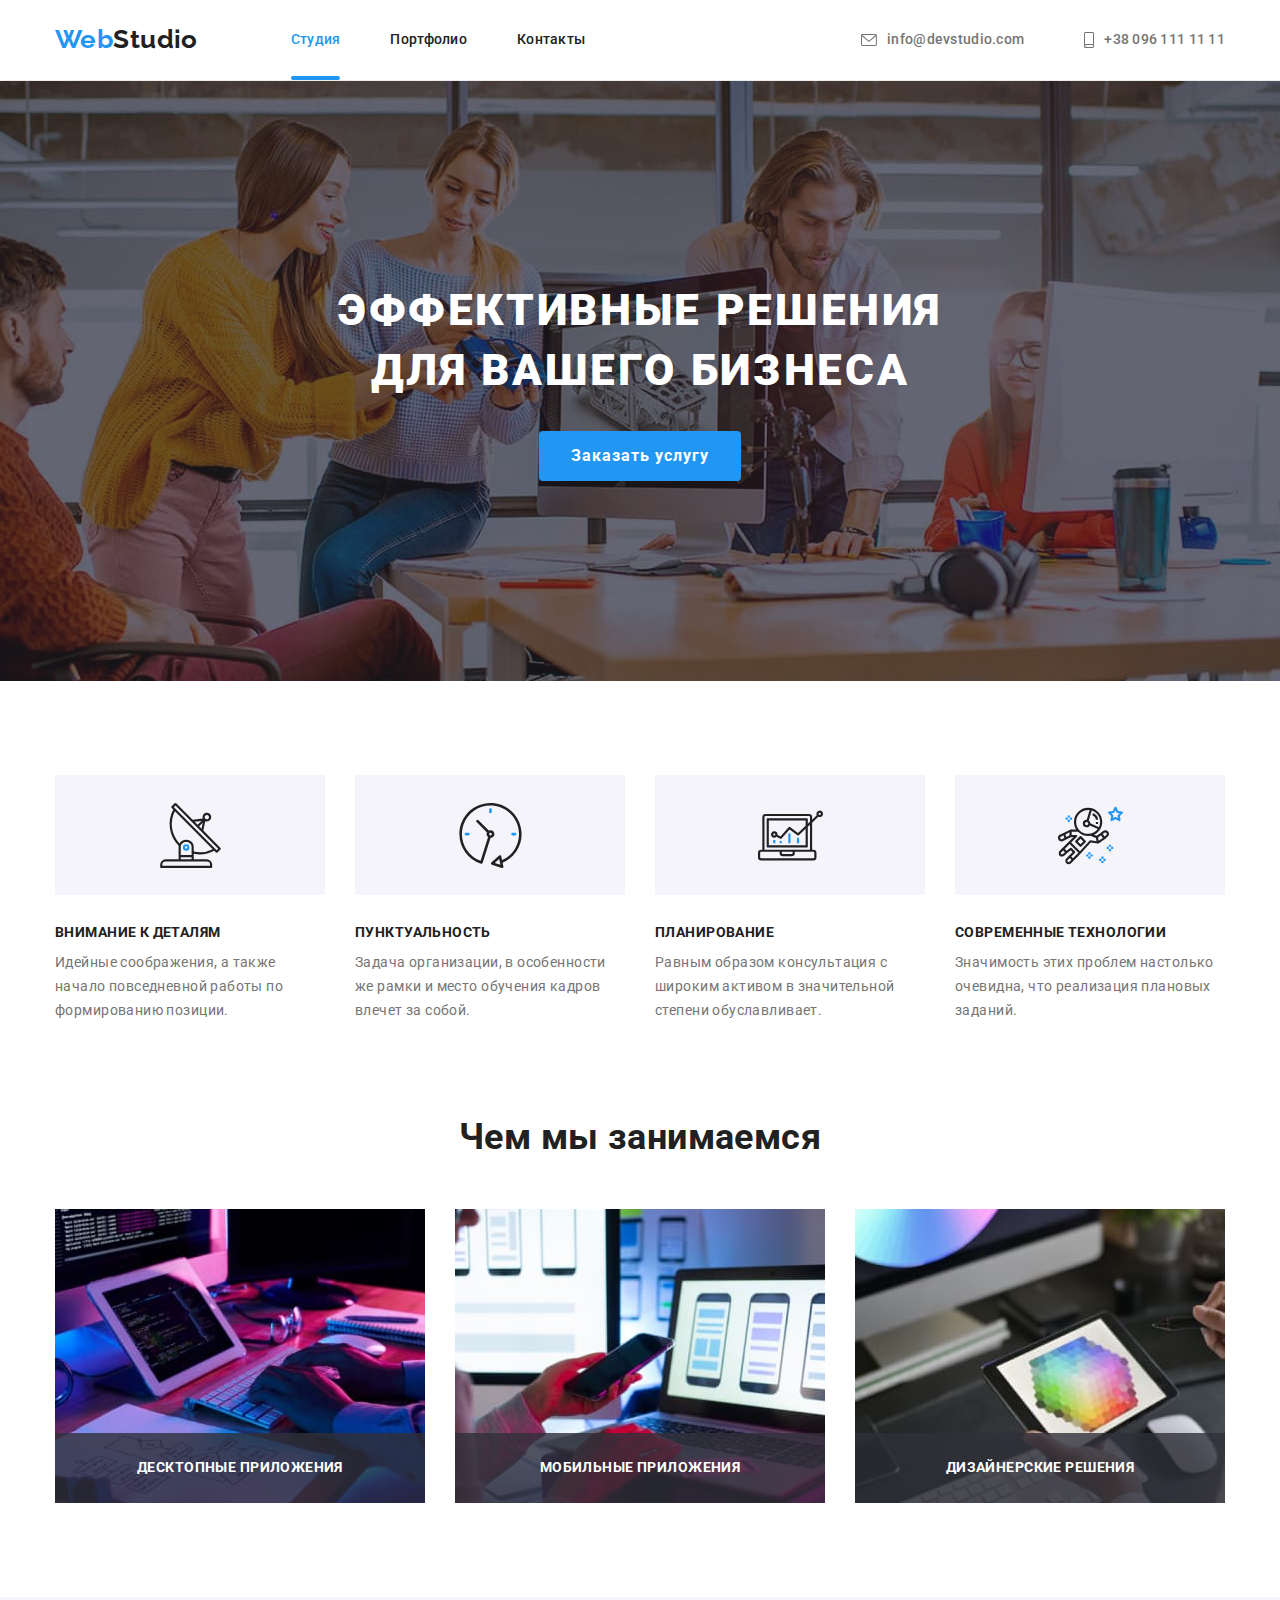
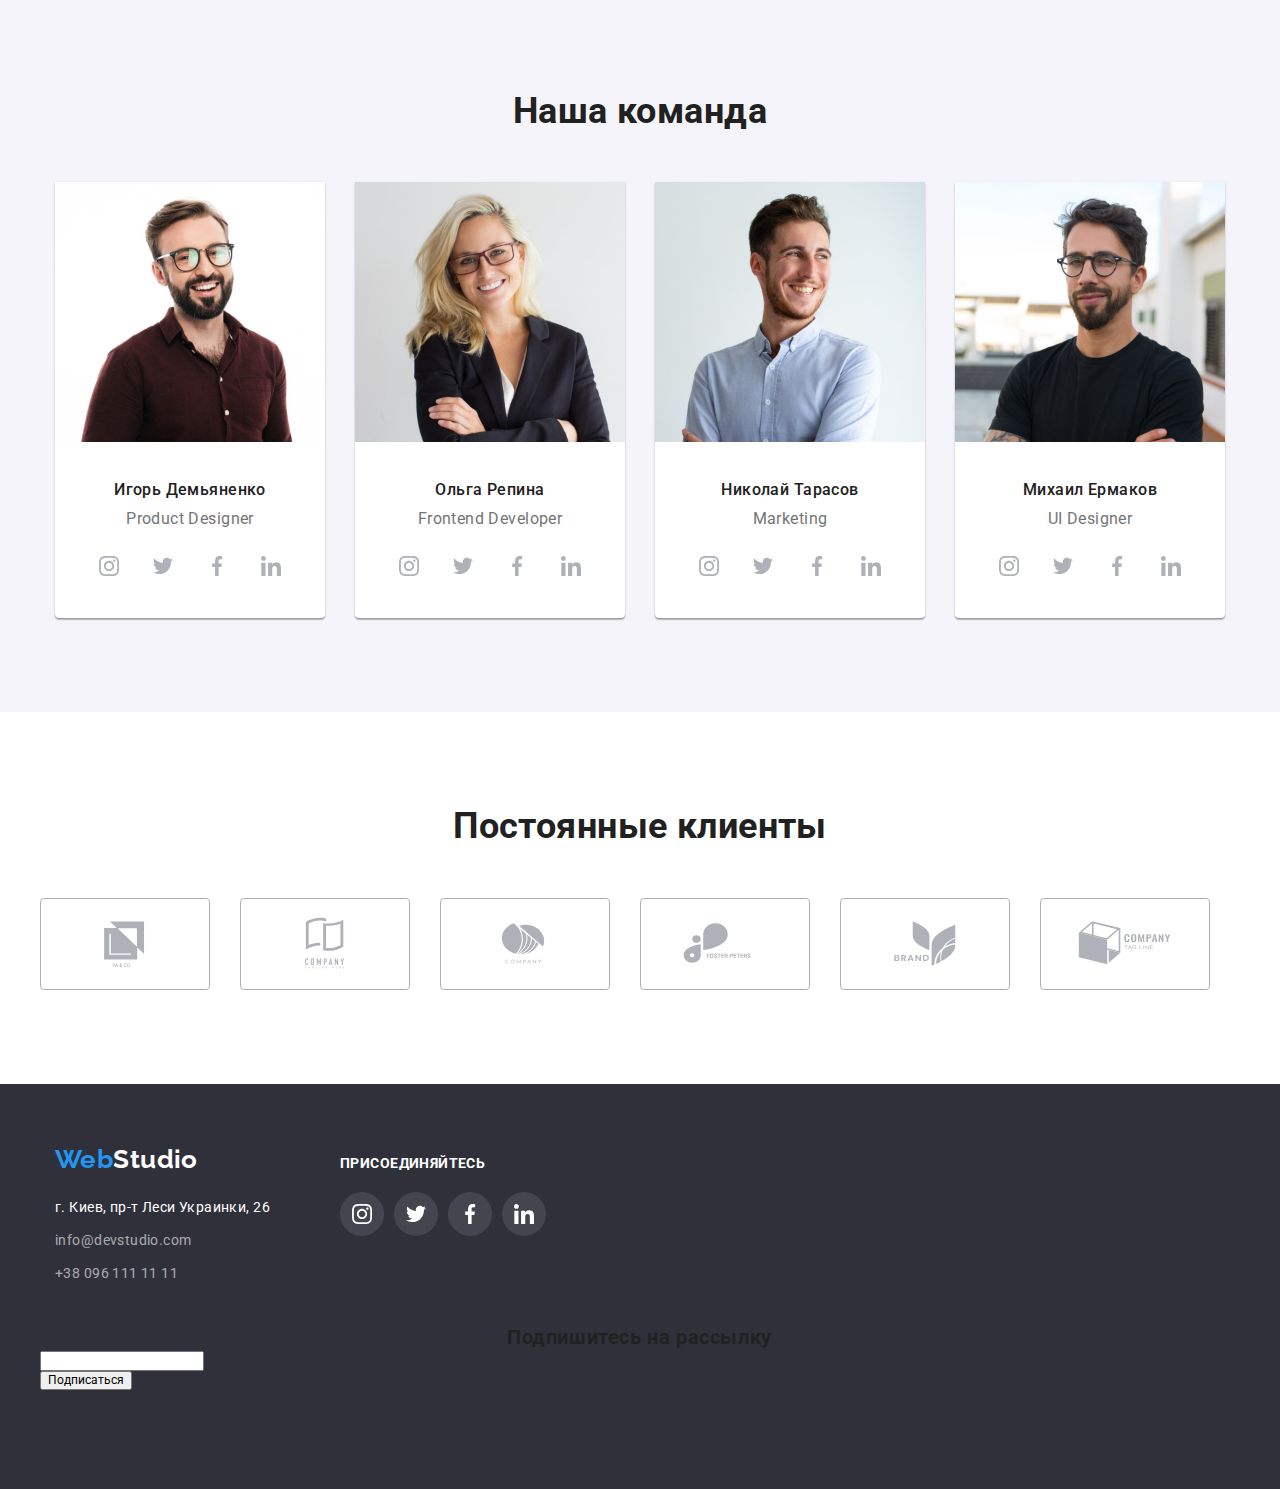
==== index.html @ e533f168 "Update index.html" ====
<!DOCTYPE html>
<html lang="ru">

<head>
    <meta charset="UTF-8">
    <meta http-equiv="X-UA-Compatible" content="IE=edge">
    <meta name="viewport" content="width=device-width, initial-scale=1.0">
    <title>Студія</title>
    <link rel="preconnect" href="https://fonts.googleapis.com">
    <link rel="preconnect" href="https://fonts.gstatic.com" crossorigin>
    <link
        href="https://fonts.googleapis.com/css2?family=Raleway:wght@700&family=Roboto:wght@400;500;700;900&display=swap"
        rel="stylesheet">
    <link rel="stylesheet" href="https://cdnjs.cloudflare.com/ajax/libs/modern-normalize/1.1.0/modern-normalize.min.css" />
    <link rel="stylesheet" href="./css/styles.css" />
</head>

<body>
    <header class="page-heder">
        <div class="container main-nav">
            <nav class="nav">
            
                <a href="./index.html" class="logo logo-beg"> Web<span class="logo-end">Studio</span> </a>
                <ul class="site-nav list">
                    <!-- меню навігації -->
                    <li class="item"><a href="./index.html" class="nav-link current">Студия</a></li>
                    <li class="item"><a href="./portfolio.html" class="nav-link">Портфолио</a></li>
                    <li class="item"><a href="" class="nav-link">Контакты</a></li>
                </ul>
            </nav>
            <ul class="contact-li list">
                <!-- контакти -->
                <li class="item">
                    <a href="mailto:info@devstudio.com" class="contact mail">
                        <svg class="icon-cont" width="16" height="12">
                            <use href="./images/sprite.svg#icon-envelope"></use>
                        </svg>
                        info@devstudio.com
                    </a>
                </li>
                <li class="item">
                    <a href="tel:+380961111111" class="contact tel">
                        <svg class="icon-cont" width="10" height="16">
                            <use href="./images/sprite.svg#icon-smartphone"></use>
                        </svg>
                        +38 096 111 11 11
                    </a>
                </li>
            </ul>
        </div>

       
    </header>
    <main>
        <section class="hero">
            <h1  class="hero-title">Эффективные решения для вашего бизнеса</h1>
            <button  data-modal-open class="button">Заказать услугу</button>
            <div class="backdrop is-hidden" data-modal>
                <div class="modal">
                    <button class="btn-modal-close" data-modal-close>
                        <!-- <svg class="modal-close" width="30" height="30" >
                            <use href="./images/close.svg"></use> -->
                        <!-- </svg> -->
                    </button>
                <form class="form js-form" name="main-form" autocomplete="on" novalidate>
                    <p class="form-title">Оставьте свои данные, мы вам перезвоним</p>
                    <div class="form-field">
                        <label class="form-field-label" for="user-name">Имя</label>
                        <div class="form-field-inner">
                             <input class="form-field-input" id="user-name" type="text" name="user-name" autofocus placeholder="" />
                             <svg class="form-field-icon" width="10" height="16">
                                  <use href="./images/sprite.svg#icon-smartphone"></use>
                             </svg>
                        </div>
                       
                       
                        
                    </div>
                
                    <div class="form-field">
                        <label class="form-field-label" for="user-tel">Телефон</label>
                        <div class="form-field-inner">
                            <input class="form-field-input" id="user-tel" type="tel" name="user-tel" placeholder="" />
                            <svg class="form-field-icon" width="10" height="16">
                                <use href="./images/sprite.svg#icon-smartphone"></use>
                            </svg>
                        </div>
                        
                        
                    </div>
                
                    <div class="form-field">
                        <label class="form-field-label" for="user-email">Почта </label>
                        <div class="form-field-inner">
                            <input class="form-field-input" id="user-email" type="email" name="user-email" placeholder="" />
                            <svg class="form-field-icon" width="10" height="16" aria-hidden="true">
                                <use href="./images/sprite.svg#icon-smartphone"></use>
                            </svg>
                        </div>
                        
                        
                    </div>
                
                    <div class="form-field">
                        <label class="form-field-label" for="user-comment">Комментарий </label>
                        <textarea class="form-field-textarea" id="user-comment" name="user-comment"   placeholder="Введите текст"></textarea>
                        
                    </div>
                    <div class="form-field-checkbox">
                        <input type="checkbox" name="user-checkbox" value="Соглашаюсь с рассылкой и принимаю Условия договора" />
                        <label for="user-checkbox">Соглашаюсь с рассылкой и принимаю <a href=""class="link-dogovor">Условия договора</a> </label>
                    </div>
                
                    <div class="form-field">
                        <button type="submit" class="button form-field-btn">Отправить</button>
                    </div>
                
                </form>
   
                </div>
            </div>
        </section>
        
        <section class="section">
            <!-- Specifics -->
            <div class="container">
                <h2 class="specifics">Особенности</h2>
                <ul class="specific-list list">
                    <li class="item icon-details">
                        <h3 class="title-specifics">Внимание к деталям</h3>
                        <p>Идейные соображения, а также начало повседневной работы по формированию позиции.</p>
                    </li>
                    <li class="item icon-punkt">
                        <h3 class="title-specifics">Пунктуальность</h3>
                        <p>Задача организации, в особенности же рамки и место обучения кадров влечет за собой.</p>
                    </li>
                    <li class="item icon-plan">
                        <h3 class="title-specifics">Планирование</h3>
                        <p>Равным образом консультация с широким активом в значительной степени обуславливает.</p>
                    </li>
                    <li class="item icon-techno">
                        <h3 class="title-specifics">Современные технологии</h3>
                        <p>Значимость этих проблем настолько очевидна, что реализация плановых заданий.</p>
                    </li>
                </ul>
            </div>
        </section>
        <section class="section app">
           <div class="container">
                <h2 class="app-title">Чем мы занимаемся</h2>
                <ul class="app-list list">
                    <li class="item"><img src="./images/img11.jpg" alt="Десктопные приложения" width="370">
                        <p class="title-overley">Десктопные приложения</p>
                    </li>
                    
                    <li class="item"><img src="./images/img22.jpg" alt="Мобильные приложения" width="370">
                        <p class="title-overley">Мобильные приложения</p>
                    </li>
                    
                    <li class="item"><img src="./images/img33.jpg" alt="Дизайнерские решения" width="370">
                        <p class="title-overley">Дизайнерские решения</p>
                    </li>
                    
                
                </ul>
           </div>
        </section>
        <section class="section team">
            <!-- Team -->
            <div class="container">
                <h2 class="team-title">Наша команда</h2>
                <ul class="team-list list">
                    <li class="item"><img src="./images/img1-1.jpg" alt="Игорь Демьяненко" width="270">
                        <div class="team-card">
                            <h3 class="title-team">Игорь Демьяненко</h3>
                            <p class="text-team">Product Designer</p>
                            <ul class="list-socnet">
                                <li class="icon-socnet list">
                                    <a href="" class="icon-link">
                                       <svg width="20" height="20">
                                           <use href="./images/sprite.svg#icon-instagram"></use>
                                       </svg>
                                    </a>
                                    
                            
                                </li>
                                <li class="icon-socnet list">
                                    <a href="" class="icon-link">
                                        <svg width="20" height="20">
                                            <use href="./images/sprite.svg#icon-twitter"></use>
                                        </svg>
                                    </a>
                                    
                                </li>
                                <li class="icon-socnet list">
                                    <a href="" class="icon-link">
                                        <svg width="20" height="20">
                                            <use href="./images/sprite.svg#icon-facebook"></use>
                                        </svg>
                                    </a>
                                    
                                </li>
                                <li class="icon-socnet list">
                                    <a href="" class="icon-link">
                                        <svg width="20" height="20">
                                            <use href="./images/sprite.svg#icon-linkedin"></use>
                                        </svg>
                                    </a>
                                   
                                </li>
                            </ul>
                        </div>

                        
                    </li>
                    <li class="item"><img src="./images/img2-2.jpg" alt="Ольга Репина" width="270">
                        <div class="team-card">
                            <h3 class="title-team">Ольга Репина</h3>
                            <p class="text-team">Frontend Developer</p>
                            <ul class="list-socnet">
                                <li class="icon-socnet list">
                                    <a href="" class="icon-link">
                                        <svg width="20" height="20">
                                            <use href="./images/sprite.svg#icon-instagram"></use>
                                        </svg>
                                    </a>
                            
                            
                                </li>
                                <li class="icon-socnet list">
                                    <a href="" class="icon-link">
                                        <svg width="20" height="20">
                                            <use href="./images/sprite.svg#icon-twitter"></use>
                                        </svg>
                                    </a>
                            
                                </li>
                                <li class="icon-socnet list">
                                    <a href="" class="icon-link">
                                        <svg width="20" height="20">
                                            <use href="./images/sprite.svg#icon-facebook"></use>
                                        </svg>
                                    </a>
                            
                                </li>
                                <li class="icon-socnet list">
                                    <a href="" class="icon-link">
                                        <svg width="20" height="20">
                                            <use href="./images/sprite.svg#icon-linkedin"></use>
                                        </svg>
                                    </a>
                            
                                </li>
                            </ul>
                        </div>
                    </li>
                    <li class="item"><img src="./images/img3-3.jpg" alt="Николай Тарасов" width="270">
                        <div class="team-card">
                            <h3 class="title-team">Николай Тарасов</h3>
                            <p class="text-team">Marketing</p>
                            <ul class="list-socnet">
                                <li class="icon-socnet list">
                                    <a href="" class="icon-link">
                                        <svg width="20" height="20">
                                            <use href="./images/sprite.svg#icon-instagram"></use>
                                        </svg>
                                    </a>
                            
                            
                                </li>
                                <li class="icon-socnet list">
                                    <a href="" class="icon-link">
                                        <svg width="20" height="20">
                                            <use href="./images/sprite.svg#icon-twitter"></use>
                                        </svg>
                                    </a>
                            
                                </li>
                                <li class="icon-socnet list">
                                    <a href="" class="icon-link">
                                        <svg width="20" height="20">
                                            <use href="./images/sprite.svg#icon-facebook"></use>
                                        </svg>
                                    </a>
                            
                                </li>
                                <li class="icon-socnet list">
                                    <a href="" class="icon-link">
                                        <svg width="20" height="20">
                                            <use href="./images/sprite.svg#icon-linkedin"></use>
                                        </svg>
                                    </a>
                            
                                </li>
                            </ul>
                        </div>
                    </li>
                    <li class="item"><img src="./images/img4-4.jpg" alt="Михаил Ермаков" width="270">
                        <div class="team-card">
                            <h3 class="title-team">Михаил Ермаков</h3>
                            <p class="text-team">UI Designer</p>
                            <ul class="list-socnet">
                                <li class="icon-socnet list">
                                    <a href="" class="icon-link">
                                        <svg width="20" height="20">
                                            <use href="./images/sprite.svg#icon-instagram"></use>
                                        </svg>
                                    </a>
                            
                            
                                </li>
                                <li class="icon-socnet list">
                                    <a href="" class="icon-link">
                                        <svg width="20" height="20">
                                            <use href="./images/sprite.svg#icon-twitter"></use>
                                        </svg>
                                    </a>
                            
                                </li>
                                <li class="icon-socnet list">
                                    <a href="" class="icon-link">
                                        <svg width="20" height="20">
                                            <use href="./images/sprite.svg#icon-facebook"></use>
                                        </svg>
                                    </a>
                            
                                </li>
                                <li class="icon-socnet list">
                                    <a href="" class="icon-link">
                                        <svg width="20" height="20">
                                            <use href="./images/sprite.svg#icon-linkedin"></use>
                                        </svg>
                                    </a>
                            
                                </li>
                            </ul>
                        </div>
                    </li>
                </ul>

            </div>
        </section>

        <section class="section client">
            <!-- Team -->
            <div class="container">
                <h2 class="client-title">Постоянные клиенты</h2>
                <ul class="client-list list">
                    <li class="item">
                        <a href="" class="client-link">
                           <svg class="icon-client" width="106" height="60">
                              <use href="./images/sprite.svg#icon-Logo1"></use>
                           </svg>
                        </a>
                    </li>
                    <li class="item">
                        <a href="" class="client-link">
                          <svg class="icon-client" width="106" height="60">
                              <use href="./images/sprite.svg#icon-Logo2"></use>
                          </svg>
                        </a>
                    </li>
                    <li class="item">
                        <a href="" class="client-link">
                           <svg class="icon-client" width="106" height="60">
                               <use href="./images/sprite.svg#icon-Logo3"></use>
                           </svg>
                        </a>
                    </li>
                    <li class="item">
                        <a href="" class="client-link">
                           <svg class="icon-client" width="106" height="60">
                              <use href="./images/sprite.svg#icon-Logo4"></use>
                           </svg>
                        </a>
                    </li>
                    <li class="item">
                        <a href="" class="client-link">
                           <svg class="icon-client" width="106" height="60">
                               <use href="./images/sprite.svg#icon-Logo5"></use>
                           </svg>
                        </a>
                    </li>
                    <li class="item">
                        <a href="" class="client-link">
                           <svg class="icon-client" width="106" height="60">
                              <use href="./images/sprite.svg#icon-Logo6"></use>
                           </svg>
                        </a>
                    </li>


                </ul>
        
            </div>
        </section>
        
    </main>
    <footer>
        <div class="container footer">
            <div class="container-footer">
                <a href="./index.html" class="logo logo-beg">Web<span class="logo-end-wh">Studio</span></a>
                <address>
                    <ul class="address-li list">
                        <li class="item address-footer">г. Киев, пр-т Леси Украинки, 26</li>
                        <li class="item"><a href="mailto:info@devstudio.com" class="footer-contact">info@devstudio.com </a></li>
                        <li class="item"><a href="tel:+380961111111" class="footer-contact">+38 096 111 11 11 </a></li>
                    </ul>
                         
                </address>
            </div>
            
            <div class="icon-footer">
                <p class="title-soc-foot">ПРИСОЕДИНЯЙТЕСЬ</p>
                <ul class="list-socnet">
                    <li class="icon-socnet-fot list">
                        <a href="" class="icon-link">
                            <svg  width="20" height="20">
                                <use href="./images/sprite.svg#icon-instagram"></use>
                            </svg>
                        </a>
                       
                
                    </li>
                    <li class="icon-socnet-fot list">
                        <a href="" class="icon-link">
                            <svg width="20" height="20">
                                <use href="./images/sprite.svg#icon-twitter"></use>
                            </svg>
                        </a>
                       
                    </li>
                    <li class="icon-socnet-fot list">
                        <a href="" class="icon-link">
                            <svg width="20" height="20">
                                <use href="./images/sprite.svg#icon-facebook"></use>
                            </svg>
                        </a>
                        
                    </li>
                    <li class="icon-socnet-fot list">
                        <a href="" class="icon-link">
                            <svg width="20" height="20">
                                <use href="./images/sprite.svg#icon-linkedin"></use>
                            </svg>
                        </a>
                        
                    </li>
                </ul>

            </div>
            
        </div>
        <form class="form js-form">
            <p class="form-title">Подпишитесь на рассылку</p>
              
            <div class="form-field">
                <label for="email">
                    <input type="email" name="email" placeholder="" />
                </label>
            </div>
        
            <div class="form-field">
                <button type="submit">Подписаться</button>
            </div>
        
        </form>
    </footer>
    <script src="./JS/modal.js"></script>   
</body>

</html>
---- css/styles.css ----
/* *,
*::before,
*::after {
    box-sizing: inherit;
} */

:root {
     --primaty-text-color:         #757575;
     --secondary-background-color: #F5F4FA;
     --title-text-color:           #212121;
     --accent-color:               #2196F3;
     --color-white:                #FFFFFF;
     --color-white-transparency:   rgba(255, 255, 255, 0.6);
     --color-footer:               #2F303A;
     --color-icon:                 #AFB1B8;

}

body {
    margin: 0;
    background-color: var(--color-white);
    color: var(--primaty-text-color);
    font-family: Roboto, sans-serif;
    font-size: 14px;
    line-height: 1.71;
    letter-spacing: 0.03em;
}
/* h1, h2, h3, p{
    margin-top: 0;
    margin-buttom: 0;
} */
/* Утиліти */
/* прибирає крапки в навігагії */
.list {
    list-style: none;
    margin: 0;
    padding: 0;
}

/* Контайнер */
.container {
    width:1200px;
    padding-left: 15px;
    padding-right: 15px;
    margin-left: auto;
    margin-right: auto;
    
}

.section {
    padding-top: 94px;
    padding-bottom: 94px;
}

h1, h2, h3, h4, h5, h6, p{
    margin: 0;
    padding: 0;
}

.specifics, .title-specifics, .app-title, .app-title, .team-title, .title-team, .name-portfolio, .client-title
/* h2,h3 */
{
    color: var(--title-text-color) ;
    
}
.specifics, .section-app, .app-title, .team-title, .name-portfolio, .client-title
/* h2 */
{
    font-weight: 700;
    font-size: 36px;
    line-height: 1.16;
    text-align: center;
}

.page-heder {
    margin: 0;
    border-bottom: 1px solid #ECECEC;
 
   }

.nav {
    display: flex;
    align-items: center;

}

.nav >.logo {
    padding-top: 24px;
    padding-bottom: 25px;
}


/* логотип */
.logo {
    margin-right: 93px;
    display: inline-block;
    text-decoration: none;
    font-family: Raleway, sans-serif;
    font-weight: 700;
    font-size: 26px;
    line-height: 1.19;
  

}

.logo-beg{
    color: var(--accent-color);
    
    
}

.logo-end {
    color: var(--title-text-color);

}

.container.main-nav {
    display: flex;
    align-items: center;
   
 
}

/* меню навігації */

.site-nav {
    display: flex;
   
}

.site-nav .item {
    /* outline: 1px solid red; */
    margin-right: 50px;

}

.site-nav .item:last-child {
    margin-right: 0;
}

.nav-link  {
    display: block;
    padding-top: 32px;
    padding-bottom: 32px;
    color: var(--title-text-color);
    text-decoration: none; 
    font-weight: 500;
    font-size: 14px;
    line-height: 1.14;
    letter-spacing: 0.02em;

    transition: color 2500ms cubic-bezier(0.4, 0, 0.2, 1), fill 2500ms cubic-bezier(0.4, 0, 0.2, 1);
} 

.nav-link.current{
     position: relative;
}

.contact-li {
    display: flex;
    margin-left: auto;
       
}
.contact-li .item + .item {
    margin-left: 50px;
   
}


.contact  {
    
    padding-left: 10px;
    padding-top: 32px;
    padding-bottom: 32px;
    color: var(--primaty-text-color);
    fill: var(--primaty-text-color);
    font-weight: 500;
    font-size: 14px;
    display: flex;
    align-items: center;
    line-height: 1.14;
    letter-spacing: 0.02em;
    text-decoration: none;

    transition: color 250ms cubic-bezier(0.4, 0, 0.2, 1), fill 250ms cubic-bezier(0.4, 0, 0.2, 1);
    
}

.contact> .icon-cont {
   margin-right: 10px;
}

.nav-link:hover, .contact:hover, .footer-contact:hover {
    color: var(--accent-color);
    fill: var(--accent-color);
    /* transition: opacity 250ms cubic-bezier(0.4, 0, 0.2, 1); */

}
.nav-link:focus, .contact:focus, .footer-contact:focus {
    color: var(--accent-color);
    fill:  var(--accent-color);
    /* transition: opacity 250ms cubic-bezier(0.4, 0, 0.2, 1); */
}

.site-nav .nav-link.current {
    color:var(--accent-color);
    /* transition: opacity 250ms cubic-bezier(0.4, 0, 0.2, 1); */
}

.nav-link.current::after {
    content: '';

    position: absolute;

    display: block;
    width: 100% ;
    height: 4px;
    background-color: var(--accent-color) ;
    border-radius: 2px;
    left: 0;
    bottom: 0;
    /* display:none; */
    /* transition: opacity 250ms cubic-bezier(0.4, 0, 0.2, 1); */
}
/* 
.nav-link.current:hover::after{
    display: block;
} */

/* секція Hero */
.hero-title, .hero {
    margin-top: 0;
    /* margin-bottom: 30px; */
    color: var(--color-white);
    
    font-family: 'Roboto';
    font-weight: 900;
    font-size: 44px;
    line-height: 1.36;

    text-align: center;
    letter-spacing: 0.06em;
    text-transform: uppercase;
    
}



.hero-title {
    width: 696px;
    margin: 0 auto;
}

.hero {
    background-color: var(--color-footer);
    background-image: linear-gradient(to right,rgba(47, 48, 58, 0.4),rgba(47, 48, 58, 0.4)), url('../images/hero.jpg');
    height: 600px;
    max-width: 1600px;
    margin-left: auto;
    margin-right: auto;
    background-size: cover;
    background-position: center;
    padding-top: 200px;
    padding-bottom: 200px;
 
}

.backdrop {
    position: fixed;
    top: 0;
    left: 0;
    z-index: 1;
    width: 100%;
    height: 100%;
 
    background-color: rgba(0, 0, 0, 0.2);
    opacity: 1;
    /* transform: scale(1); */
    transition: opacity 250ms, visibility 250ms; 
}

.backdrop.is-hidden {
    opacity: 0;
    visibility: hidden;
    pointer-events: none;

}
.modal {
    position: absolute;
    top:50%;
    left:50%;
    /* transform:translate(-50%, -50%);
    transition: transform 250ms cubic-bezier(0.4, 0, 0.2, 1); */
    /* margin: 221px, 536px, 222px, 536px; */
    width: 528px;
    max-height: 581px;
    height: 100%;
   
    background-color: var(--color-white);
    box-shadow: 0px 1px 3px rgba(0, 0, 0, 0.12), 0px 1px 1px rgba(0, 0, 0, 0.14), 0px 2px 1px rgba(0, 0, 0, 0.2);
    border-radius: 4px;

    transform: translate(-50%, -50%) scale(1);


}

/* .modal-close {
    display: flex;
    justify-content: center;
    align-items: center;
    
} */

.btn-modal-close {
    position: absolute;
    top: 0;
    right: 0;

    display: block;
    width: 30px;
    height: 30px;
    
    /* padding: 0; */
    margin: 8px 8px;
   
    content: '';
    background-color: #FFFFFF;
    background-size: cover;
    border-radius: 50%;
    border: 1px solid rgba(0, 0, 0, 0.1);
 
    background-size: cover;
    background-repeat: no-repeat;
    background-image: url("../images/close.svg"); 
  
    
}

.btn-modal-close:hover, .btn-modal-close:focus {
    transition: background-color 250ms cubic-bezier(0.4, 0, 0.2, 1);
}


/* секція Specifics */

.specifics {
    display:none;
  
}
.specific-list {
    display: flex;
}
.specific-list .item {
    width: 270px;
    margin-right: 30px;
  
   
}
.specific-list .item:last-child {
    margin-right: 0;
}

 .title-specifics {
    margin-bottom: 10px;
    font-size: 14px;
    line-height: 1.14;
    text-transform: uppercase;

 }

.specific-list>.item::before{
 display:block;
 content:"";
 height: 120px;
 background-color: var(--secondary-background-color);
 
 background-size: contain;
 background-size: 65px, 70px;
 background-repeat: no-repeat;
 background-position: center;
 margin-bottom: 30px;
}

.item.icon-details::before {
background-image: url("../images/det.svg");
}

.item.icon-punkt::before{
    background-image: url("../images/punkt.svg");
}

.item.icon-plan::before {
    background-image: url("../images/diagram.svg");
}

.item.icon-techno::before {
    background-image: url("../images/astronaut.svg");
}

 .section.app {
     padding-top: 0;
 }

.app-title {
    margin-top: 0;
    margin-bottom: 50px;
}

.app-list {
    display:flex;
 
    
 }

 .app-list .item img {
     display: block;
     max-width: 100%;
     height: auto;
 }

.app-list .item {
    /* display: block;
    max-width: 100%;
    height: auto; */
    margin-right: 30px;

    position: relative;

    
 }
 /* .app-overlay {
    
 } */

.app-list .item:last-child {
    margin-right: 0;
}

.title-overley {
    display: flex;
    width: 100%;
    height: 70px;
    
    position: absolute;

    bottom: 0;
    left: 0;

    font-weight: 700;
    font-size: 14px;
    line-height: 1.14;
    justify-content: center;
    align-items: center;
    letter-spacing: 0.03em;
    text-transform: uppercase;

    /* padding-top: 27px;
    padding-right: auto;
    padding-bottom: 27px;
    padding-left: auto; */
    
    color: var(--color-white);

    background: rgba(47, 48, 58, 0.8)
}

 /* секція Team */

.team-list {
    display: flex;
   
}

.section.team {
       
    background-color: var(--secondary-background-color) ;

 }


.team-title {
    margin-top: 0;
    margin-bottom: 50px;
   
 }

.team-list .item {
    margin-right: 30px;
    background: var(--color-white);
    /* material shadow v1 */
    
    box-shadow: 0px 1px 3px rgba(0, 0, 0, 0.12), 0px 1px 1px rgba(0, 0, 0, 0.14), 0px 2px 1px rgba(0, 0, 0, 0.2);
    border-radius: 0px 0px 4px 4px;
}

.team-list .item:last-child {
    margin-right: 0;
}

.team-list.item img {
    display: inline-block;
    max-width: 100%;
    height: auto;

}
 .team-card {
     align-items: center;
     padding-top: 30px;
     padding-bottom: 30px;

 }
.title-team {
    /* margin-top: 30px; */
    margin-bottom: 10px;
    font-weight: 500;
    font-size: 16px;
    line-height: 1.19;
    text-align: center;

  
 }
.text-team {
    margin-top: 0;
    margin-bottom: 16px;
    font-size: 16px;
    line-height: 1.19;
    text-align: center;
    
}


.list-socnet {
    display:flex;
    padding: 0;
    justify-content: center;

   
}

.icon-socnet {
    margin-right: 10px;
}
.icon-socnet .icon-link {
    display:flex;
    width: 44px; 
    height: 44px;

    border-radius: 50%; 
    justify-content: center;
    align-items: center;

    transition: background-color 250ms cubic-bezier(0.4, 0, 0.2, 1), fill 250ms cubic-bezier(0.4, 0, 0.2, 1);

}
.icon-socnet:last-child{
    margin-right: 0;
}

.icon-socnet .icon-link {
    fill: var(--color-icon);
}
.icon-socnet .icon-link:hover {
    background-color: var(--accent-color);
    fill: var(--color-white);
}
.icon-socnet .icon-link:focus {
    fill: var(--color-white);
    background-color: var(--accent-color);
}


/* Section Client */

.client-title {
    margin-bottom: 50px;
}

.client-list {
    display: flex;
    padding: 0;
    justify-content: center;

    /* margin-right: 30px; */
}

.client-link {
    display:flex;
    width: 170px;
    height: 92px;

    border: 1px solid var(--color-icon);
    border-radius: 4px;

    fill: var(--color-icon);
    justify-content: center;
    align-items: center;
    margin-right: 30px;
    padding: 16px 32px; 

    transition: border 250ms cubic-bezier(0.4, 0, 0.2, 1), fill 250ms cubic-bezier(0.4, 0, 0.2, 1);
  
}

.client-link:last-child {
    margin-bottom: 0;
} 

.client-link:focus {
    fill: var(--accent-color);
    border: 1px solid var(--accent-color);

}

.client-link:hover {
  
    border: 1px solid var(--accent-color);
    fill: var(--accent-color);

}

/* button */
.button {
    display: inline-block;
    /* box-shadow: 0px 4px 4px rgba(0, 0, 0, 0.15); */
    border-radius: 4px;
    padding: 10px 32px;
    min-width: 200px;
    border: none;
    /* height: 50px;
    left: 700px;
    top: 430px;  */

    background-color: var(--accent-color);
    color: var(--color-white);
    font-weight: 700;
    font-size: 16px;
    line-height: 1.88;
    letter-spacing: 0.06em;
    cursor: pointer;
    text-align: center;
    margin-top: 30px;

    transition: background-color 250ms cubic-bezier(0.4, 0, 0.2, 1);

}

.button:hover {
    background-color: #188CE8;
}

.button:focus {
    background-color: #188CE8;
}

/* футер */
.footer-contact {
    color: var(--color-white-transparency);
    text-decoration: none;
    line-height: 1.71;
    font-style: normal;

    transition: color 250ms cubic-bezier(0.4, 0, 0.2, 1), fill 250ms cubic-bezier(0.4, 0, 0.2, 1);
      
}

footer {
    padding-top: 60px;
    padding-bottom: 60px;
    background-color:var(--color-footer) ;
    color: var(--color-white);
}
   
.address-footer {
    margin-top: 20px;
    font-style: normal;
}
.address-li {
    padding-right: 70px;
}

.address-li .item {
    margin-bottom: 9px ;
}

.address-li .item:last-child {
    margin-bottom: 0;
}

.logo-end-wh {
    color: var(--color-white);
}

.container.footer {
    display: flex;
    align-items: baseline;
   
}
.title-soc-foot {
    /* margin-top: 0; */
    font-weight: 700;
    margin-bottom: 20px;
    font-size: 14px;
    line-height: 1.14;
    text-transform: uppercase;
}

.title-soc-foot{
   text-align: left;
   
}
.icon-footer {
    text-align: center;
}

.list-socnet {
   
    /* margin: 0;
    padding: 0; */
}

.icon-socnet-fot {
    width: 44px;
    height: 44px;
    border-radius: 50%;
    
    background-color: rgba(255, 255, 255, 0.1);

    padding: 12px;
    margin-right: 10px;

    transition: background-color 250ms cubic-bezier(0.4, 0, 0.2, 1), fill 250ms cubic-bezier(0.4, 0, 0.2, 1);
}

.icon-socnet-fot .icon-link {
fill: var(--color-white);
}

.icon-socnet-fot:last-child {
    margin-right: 0;
}

.icon-socnet-fot:hover {
    background-color: var(--accent-color);
    fill: var(--color-white);
}

.icon-socnet-fot:focus {

    background-color: var(--accent-color);
    fill: var(--color-white);
}


/* portfolio.html */

.title-portfolio {
    display:none;
    margin: 0;
    padding: 0;
    color:var(--color-white);
}

.btn-portfolio {
    display:flex;
    margin-bottom: 50px;
    justify-content: center;
}
.button-portfolio {
    display:inline-block;
    border: none;
    border-radius: 4px;
    padding: 6px 22px;
    margin-right: 8px;
    /* min-width: 73px; */

    font-weight: 500;
    font-size: 16px;
    line-height: 1.62;
    text-align: center;
    background-color: var(--secondary-background-color);
    color: var(--title-text-color);
    cursor: pointer;

    transition: background-color 250ms cubic-bezier(0.4, 0, 0.2, 1), color 250ms cubic-bezier(0.4, 0, 0.2, 1), box-shadow 250ms cubic-bezier(0.4, 0, 0.2, 1);
    
}

.button-portfolio:focus {
    background-color: var(--accent-color);
    color: var(--color-white);
    box-shadow: 0px 3px 1px rgba(0, 0, 0, 0.1), 0px 1px 2px rgba(0, 0, 0, 0.08), 0px 2px 2px rgba(0, 0, 0, 0.12);

}

.button-portfolio:hover {
    background-color: var(--accent-color);
    color: var(--color-white);
    box-shadow: 0px 3px 1px rgba(0, 0, 0, 0.1), 0px 1px 2px rgba(0, 0, 0, 0.08), 0px 2px 2px rgba(0, 0, 0, 0.12);
    

}

.container-portfolio {
    display: flex;
    flex-wrap: wrap;
    gap: 30px;
 
}



.portfolio-title {
    border-left: 1px solid #EEEEEE;
    border-right: 1px solid #EEEEEE;
    border-bottom: 1px solid #EEEEEE;
    padding: 20px 24px;
    
}
.container-portfolio .item {
   
}

.container-portfolio .item:nth-child(3n){
    margin-right: 0;
}

.container-portfolio .item:nth-last-child(-n+3){
    margin-bottom: 0;
}


.link-portfolio {
    display: block;
    text-decoration: none;
    position: relative;

    transition: box-shadow 250ms cubic-bezier(0.4, 0, 0.2, 1);
}

.cards-overlay {
    position: relative;
    overflow: hidden;
}

.text-overley {
    display: inline-block;
    /* width: 370px;
    height: 294px;  */
    /* width: 100%;
    height: 100%; */

    top: 0;
    right: 0;
    position: absolute;

    font-weight: 400;
    font-size: 18px;
    line-height: 1.56;
    letter-spacing: 0.03em;
    color: var(--color-white);
    background-color: rgba(33, 150, 243, 0.9);

    padding: 63px 24px;
    
    /* display: none; */
    
    transform: translateY(100%);
    transition: transform 250ms cubic-bezier(0.4, 0, 0.2, 1);
   
    
}





.link-portfolio img {
    display: block;
    max-width: 100%;
    height: auto;

}



.link-portfolio:hover {
    box-shadow: 0px 1px 1px rgba(0, 0, 0, 0.12), 0px 4px 4px rgba(0, 0, 0, 0.06), 1px 4px 6px rgba(0, 0, 0, 0.16);
   
}

.cards-overlay:hover .text-overley, .cards-overlay:focus .text-overley {
 
    transform: translateY(0);

 }

.name-portfolio {
    /* margin-top: 20px; */
    margin-bottom: 4px;
    font-size: 18px;
    line-height: 2;
    letter-spacing: 0.06em;
    text-align: left;
/* 
    background-color: tomato; */
}
.text-portfolio {
    /* margin-top: 0; */
    /* margin-bottom: 20px; */
    font-size: 16px;
    line-height: 1.88;
    color:var(--primaty-text-color);
/* 
    background-color: tomato; */
   
}

.form {
    padding: 40px 41px 39px 40px;
    font-weight: 400;
    font-size: 12px;  
    line-height: 1.17;
    letter-spacing: 0.01em;
    color: rgba(117, 117, 117, 1);
    text-align: left;
    text-transform: none;
} 
.form-title {
    font-weight: 700;
    font-size: 20px;
    line-height: 1.15;
    text-align: center;
    letter-spacing: 0.03em;
    padding-bottom: 2px;
    color: #212121;
}

.form-field-label{
    display: block;
    padding-top: 10px;
    padding-bottom: 4px;
}

.form-field-input, .form-field-textarea {
    width: 100%;
    height: 40px;
    font-weight: 400;
    font-size: 14px;
    line-height: 1.14;
    letter-spacing: 0.01em;
    border: 1px solid rgba(33, 33, 33, 0.2);
    border-radius: 4px;
    padding-left: 41px;
}

.form-field-textarea {
    height: 120px;
    padding: 12px 16px;
    resize: none;
    
}

.form-field-input::placeholder, .form-field-input:focus, .form-field-input:hover {
    color: rgba(0, 0, 0, 1);
    border: 1px solid #2196F3;
    fill: #188CE8;
    
    
}

.form-field-inner {
    position: relative;
}

.form-field-icon {
 position: absolute;
 top: 50%;
 left: 14px;
 /* padding-left: 14px; */
 transform: translateY(-50%);

}

.form-field-checkbox {
    padding-top: 20px;
    padding-bottom: 30px;
    font-size: 14px;
    line-height: 1.71;
    letter-spacing: 0.03em;
}

.link-dogovor{
    color: var(--accent-color);
}

.form-field-btn {
     margin:0;
  
}
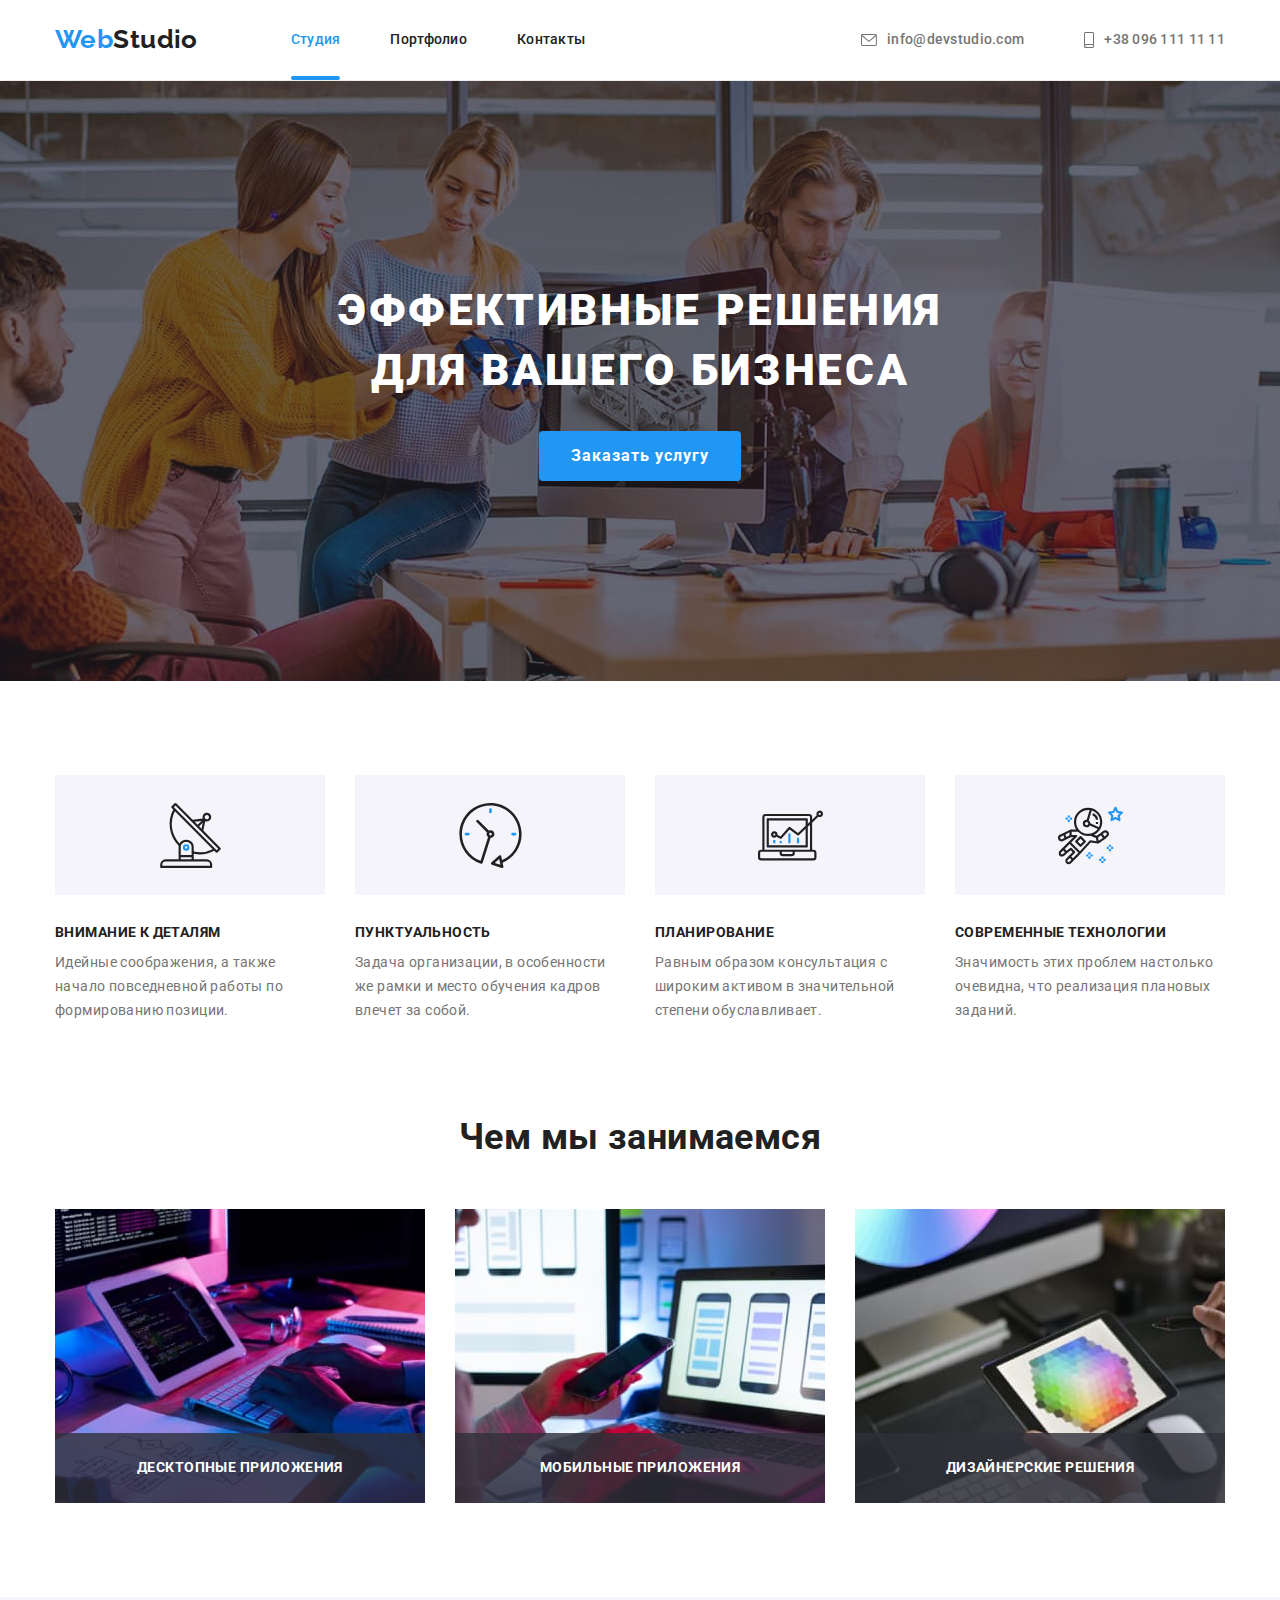
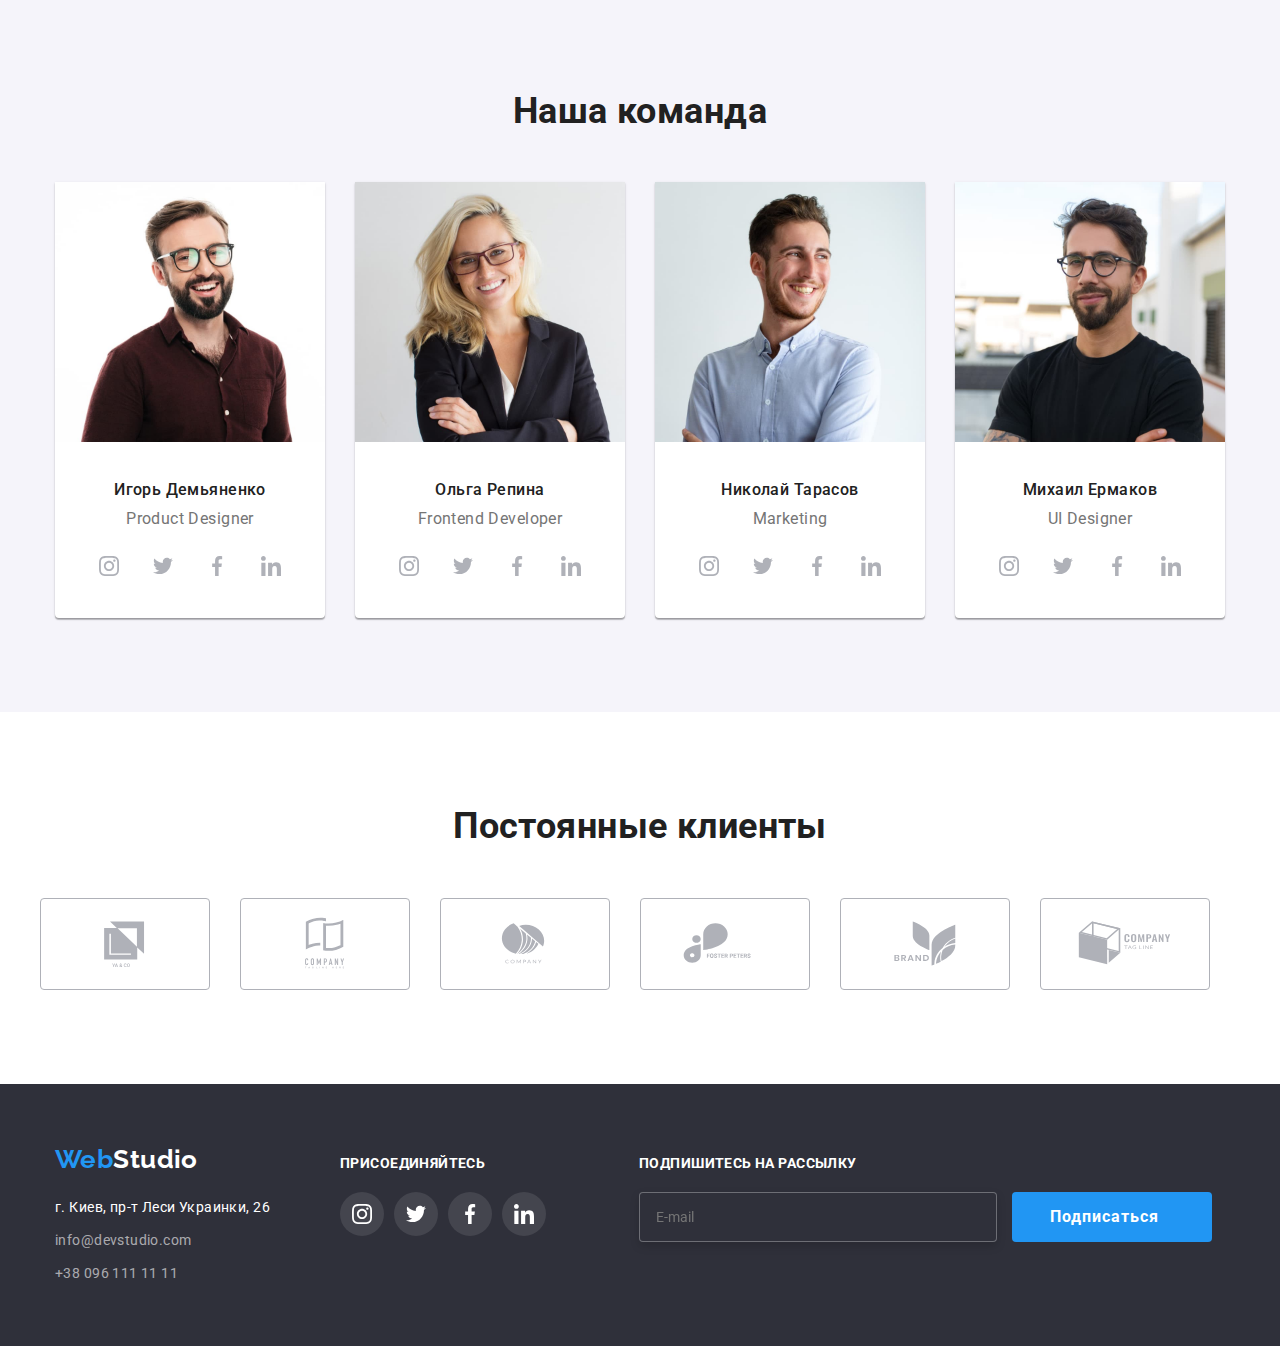
==== commit 53ca4e16: "Update index.html" ====
--- a/index.html
+++ b/index.html
@@ -68,8 +68,8 @@
                         <label class="form-field-label" for="user-name">Имя</label>
                         <div class="form-field-inner">
                              <input class="form-field-input" id="user-name" type="text" name="user-name" autofocus placeholder="" />
-                             <svg class="form-field-icon" width="10" height="16">
-                                  <use href="./images/sprite.svg#icon-smartphone"></use>
+                             <svg class="form-field-icon" width="12" height="12">
+                                  <use href="./images/sprite.svg#icon-person-black-18dp-1"></use>
                              </svg>
                         </div>
                        
@@ -81,8 +81,8 @@
                         <label class="form-field-label" for="user-tel">Телефон</label>
                         <div class="form-field-inner">
                             <input class="form-field-input" id="user-tel" type="tel" name="user-tel" placeholder="" />
-                            <svg class="form-field-icon" width="10" height="16">
-                                <use href="./images/sprite.svg#icon-smartphone"></use>
+                            <svg class="form-field-icon" width="13" height="13">
+                                <use href="./images/sprite.svg#icon-phone-black-18dp-1"></use>
                             </svg>
                         </div>
                         
@@ -93,8 +93,8 @@
                         <label class="form-field-label" for="user-email">Почта </label>
                         <div class="form-field-inner">
                             <input class="form-field-input" id="user-email" type="email" name="user-email" placeholder="" />
-                            <svg class="form-field-icon" width="10" height="16" aria-hidden="true">
-                                <use href="./images/sprite.svg#icon-smartphone"></use>
+                            <svg class="form-field-icon" width="15" height="12" aria-hidden="true">
+                                <use href="./images/sprite.svg#icon-email-black-18dp-1"></use>
                             </svg>
                         </div>
                         
@@ -107,8 +107,11 @@
                         
                     </div>
                     <div class="form-field-checkbox">
-                        <input type="checkbox" name="user-checkbox" value="Соглашаюсь с рассылкой и принимаю Условия договора" />
-                        <label for="user-checkbox">Соглашаюсь с рассылкой и принимаю <a href=""class="link-dogovor">Условия договора</a> </label>
+                        <label class="checkbox-label">
+                            <input class="checkbox-input" type="checkbox" name="user-checkbox"  />
+                            <span class="checkbox"></span>
+                            Соглашаюсь с рассылкой и принимаю <a href="" class="link-dogovor">Условия договора</a>
+                        </label>
                     </div>
                 
                     <div class="form-field">
@@ -449,22 +452,17 @@
                 </ul>
 
             </div>
-            
+            <form>
+                <div class="form-subscribe">
+                    <label class="form-title-subscribe" for="email">Подпишитесь на рассылку </label>
+                    <input class="input-subscribe" id="email" type="email" name="email" placeholder="E-mail" />
+                    
+                   
+                <button class="button btn-subscribe" type="submit">Подписаться</button>
+                
+            </form>
         </div>
-        <form class="form js-form">
-            <p class="form-title">Подпишитесь на рассылку</p>
-              
-            <div class="form-field">
-                <label for="email">
-                    <input type="email" name="email" placeholder="" />
-                </label>
-            </div>
         
-            <div class="form-field">
-                <button type="submit">Подписаться</button>
-            </div>
-        
-        </form>
     </footer>
     <script src="./JS/modal.js"></script>   
 </body>
--- a/css/styles.css
+++ b/css/styles.css
@@ -696,7 +696,7 @@
     align-items: baseline;
    
 }
-.title-soc-foot {
+.title-soc-foot,.form-title-subscribe {
     /* margin-top: 0; */
     font-weight: 700;
     margin-bottom: 20px;
@@ -961,7 +961,7 @@
     
 }
 
-.form-field-input::placeholder, .form-field-input:focus, .form-field-input:hover {
+.form-field-input::placeholder, .form-field-input:focus {
     color: rgba(0, 0, 0, 1);
     border: 1px solid #2196F3;
     fill: #188CE8;
@@ -982,6 +982,10 @@
 
 }
 
+.form-field-icon::placeholder {
+    fill: var(--accent-color);
+}
+
 .form-field-checkbox {
     padding-top: 20px;
     padding-bottom: 30px;
@@ -989,7 +993,34 @@
     line-height: 1.71;
     letter-spacing: 0.03em;
 }
-
+/* ховаємо чекбокс */
+ .checkbox-input {
+    position: absolute;
+    -webkit-appearance: none;
+    -moz-appearance: none;
+    appearance: none;
+
+}
+
+.checkbox {
+    position: absolute;
+    width: 16px;
+    height: 15px;
+    background-color: #188CE8;
+    padding-right: 8.38px;
+    /* background-image: url(../images/sprite.svg#icon-Vector); */
+   
+} 
+.checkbox-label {
+    
+    /* padding-left: 120px; */
+}
+
+.checkbox-input:checked + .checkbox {
+    background-color: #212121;
+/* background-image: url(../images/sprite.svg#icon-icon-check); */
+
+}
 .link-dogovor{
     color: var(--accent-color);
 }
@@ -997,4 +1028,40 @@
 .form-field-btn {
      margin:0;
   
+}
+
+.form-title-subscribe {
+        color:var(--color-white);
+}
+
+.form-subscribe {
+    padding-left:93px;
+}
+.form-title-subscribe {
+    display: block;
+}
+.input-subscribe {
+
+    width: 358px;
+    height: 50px;
+    
+    padding:15px 16px;
+    margin-right: 12px;
+
+    background-color: rgba(47, 48, 58, 1);
+    border: 1px solid rgba(255, 255, 255, 0.3);
+    filter: drop-shadow(0px 4px 4px rgba(0, 0, 0, 0.15));
+    border-radius: 4px;
+}
+
+.btn-subscribe {
+    margin: 0;
+    
+}
+
+.btn-subscribe::after{
+    content: '';
+    /* display: block; */
+    margin-right: 16px;
+    background-image: url("../images/send.svg");
 }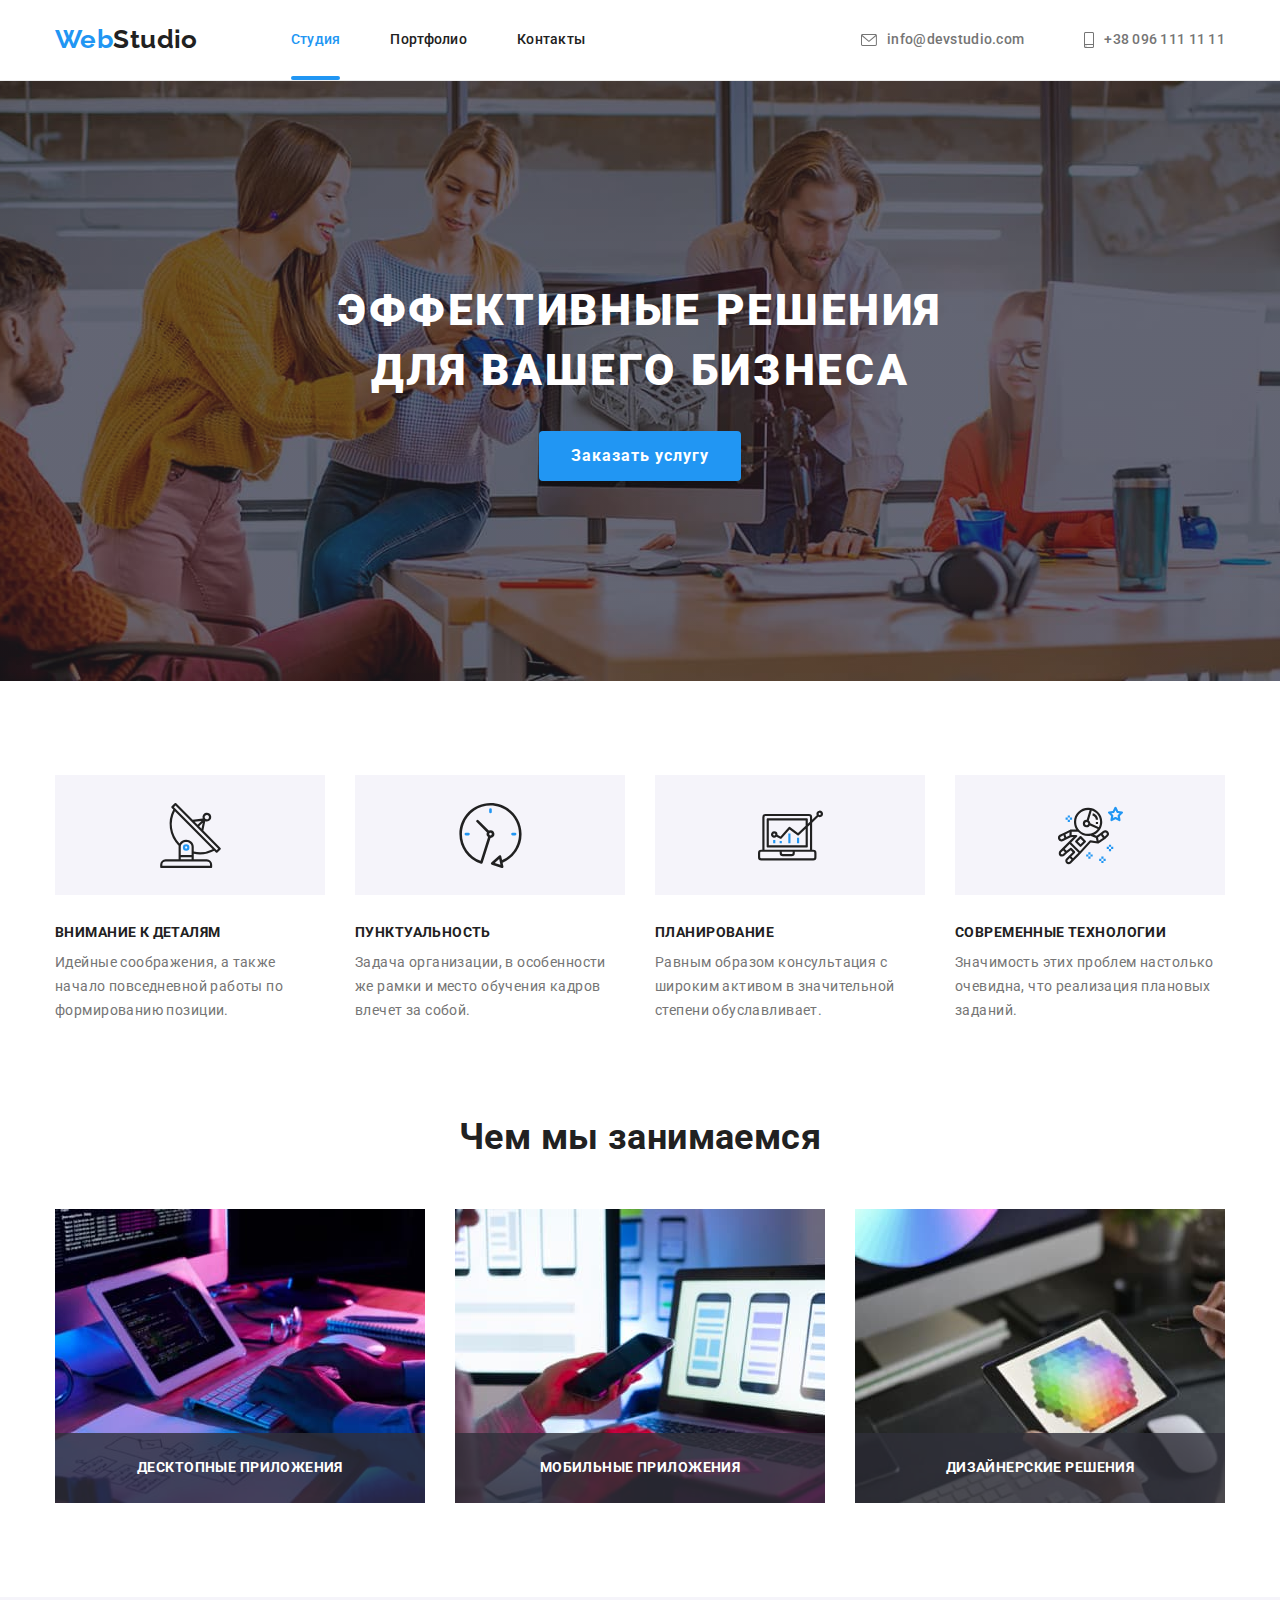
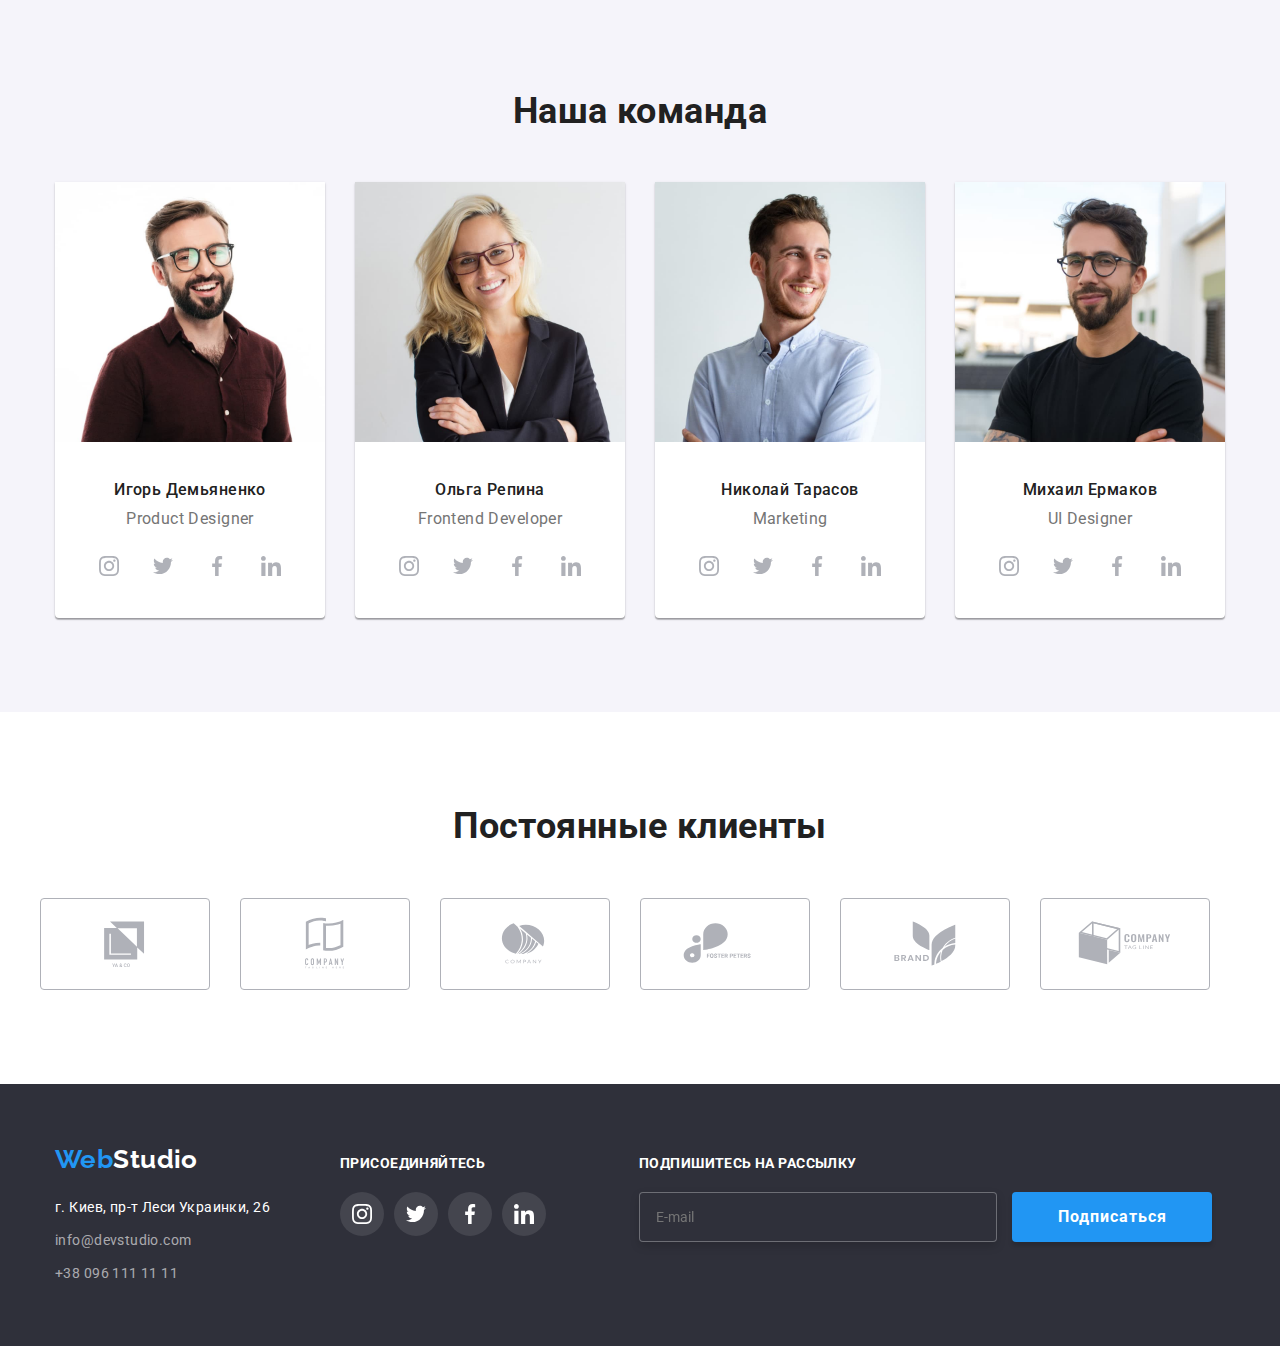
==== commit 2f11b62e: "Update index.html" ====
--- a/index.html
+++ b/index.html
@@ -109,7 +109,7 @@
                     <div class="form-field-checkbox">
                         <label class="checkbox-label">
                             <input class="checkbox-input" type="checkbox" name="user-checkbox"  />
-                            <span class="checkbox"></span>
+                            <span class="check-box"></span>
                             Соглашаюсь с рассылкой и принимаю <a href="" class="link-dogovor">Условия договора</a>
                         </label>
                     </div>
--- a/css/styles.css
+++ b/css/styles.css
@@ -323,7 +323,8 @@
     
     /* padding: 0; */
     margin: 8px 8px;
-   
+    
+    cursor: pointer;
     content: '';
     background-color: #FFFFFF;
     background-size: cover;
@@ -622,14 +623,12 @@
 /* button */
 .button {
     display: inline-block;
-    /* box-shadow: 0px 4px 4px rgba(0, 0, 0, 0.15); */
+    box-shadow: 0px 4px 4px rgba(0, 0, 0, 0.15);
     border-radius: 4px;
     padding: 10px 32px;
     min-width: 200px;
     border: none;
-    /* height: 50px;
-    left: 700px;
-    top: 430px;  */
+    
 
     background-color: var(--accent-color);
     color: var(--color-white);
@@ -952,6 +951,8 @@
     border: 1px solid rgba(33, 33, 33, 0.2);
     border-radius: 4px;
     padding-left: 41px;
+
+    cursor: pointer;
 }
 
 .form-field-textarea {
@@ -1001,24 +1002,29 @@
     appearance: none;
 
 }
-
+.form-field-checkbox{
+    position: relative;
+}
 .checkbox {
     position: absolute;
     width: 16px;
     height: 15px;
+    /* top: 24px; */
     background-color: #188CE8;
     padding-right: 8.38px;
-    /* background-image: url(../images/sprite.svg#icon-Vector); */
+    /* background-image: url(../images/checkbox-off.svg); */
    
 } 
+
+
 .checkbox-label {
-    
+   position: relative;
     /* padding-left: 120px; */
 }
 
 .checkbox-input:checked + .checkbox {
     background-color: #212121;
-/* background-image: url(../images/sprite.svg#icon-icon-check); */
+    /* background-image: url(../images/checkbox-onn.svg); */
 
 }
 .link-dogovor{
@@ -1059,9 +1065,9 @@
     
 }
 
-.btn-subscribe::after{
+.button .btn-subscribe::after {
     content: '';
     /* display: block; */
-    margin-right: 16px;
+    /* margin-right: 16px; */
     background-image: url("../images/send.svg");
 }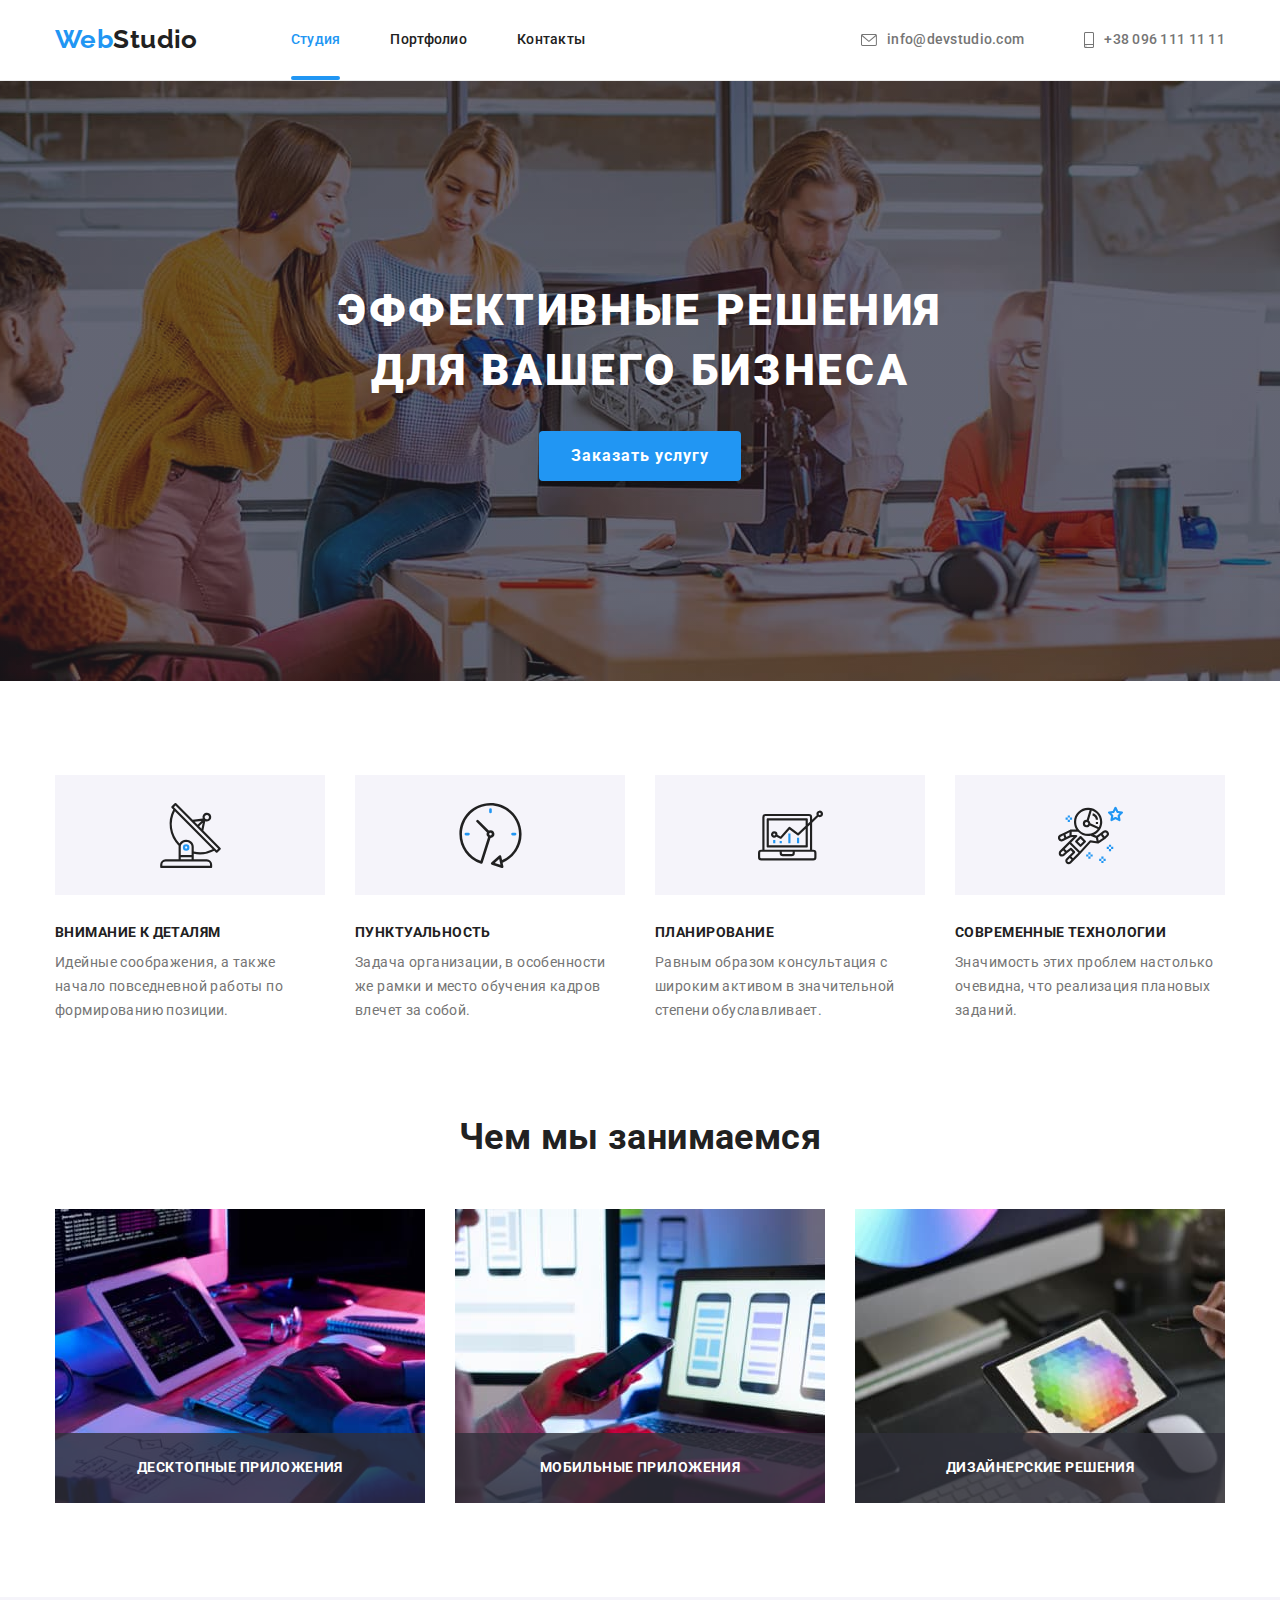
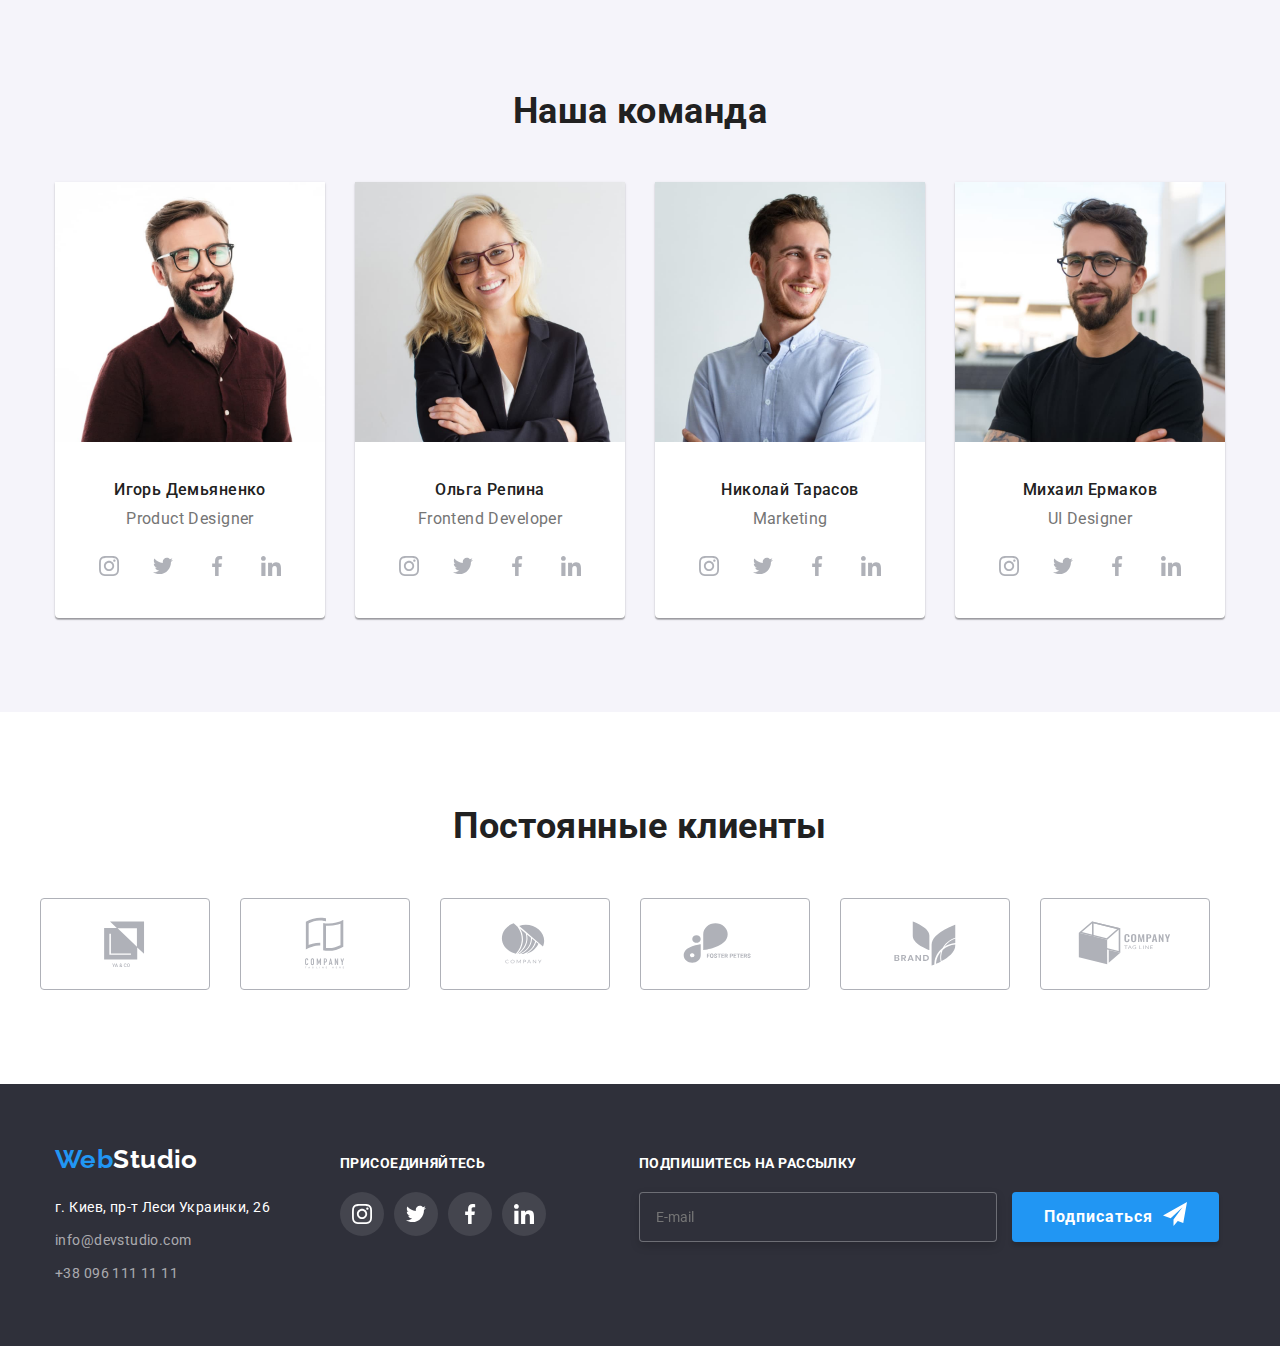
==== commit 5f6953fe: "Update index.html" ====
--- a/index.html
+++ b/index.html
@@ -57,55 +57,40 @@
             <button  data-modal-open class="button">Заказать услугу</button>
             <div class="backdrop is-hidden" data-modal>
                 <div class="modal">
-                    <button class="btn-modal-close" data-modal-close>
-                        <!-- <svg class="modal-close" width="30" height="30" >
-                            <use href="./images/close.svg"></use> -->
-                        <!-- </svg> -->
+                    <button class="btn-modal-close" type="button" data-modal-close>
+                        <svg class="modal-close" width="11" height="11" >
+                            <use href="./images/sprite.svg#icon-close-black"></use>
+                        </svg>
                     </button>
                 <form class="form js-form" name="main-form" autocomplete="on" novalidate>
                     <p class="form-title">Оставьте свои данные, мы вам перезвоним</p>
-                    <div class="form-field">
-                        <label class="form-field-label" for="user-name">Имя</label>
-                        <div class="form-field-inner">
-                             <input class="form-field-input" id="user-name" type="text" name="user-name" autofocus placeholder="" />
-                             <svg class="form-field-icon" width="12" height="12">
-                                  <use href="./images/sprite.svg#icon-person-black-18dp-1"></use>
-                             </svg>
-                        </div>
-                       
-                       
-                        
+                    <label class="form-field-label" for="user-name">Имя</label>
+                    <div class="form-field-inner">
+                        <input class="form-field-input" id="user-name" type="text" name="user-name" autofocus placeholder="" />
+                        <svg class="form-field-icon" width="18" height="18">
+                            <use href="./images/sprite.svg#icon-person-black-18dp-1"></use>
+                        </svg>
                     </div>
                 
-                    <div class="form-field">
-                        <label class="form-field-label" for="user-tel">Телефон</label>
-                        <div class="form-field-inner">
-                            <input class="form-field-input" id="user-tel" type="tel" name="user-tel" placeholder="" />
-                            <svg class="form-field-icon" width="13" height="13">
-                                <use href="./images/sprite.svg#icon-phone-black-18dp-1"></use>
-                            </svg>
-                        </div>
-                        
-                        
+                    <label class="form-field-label" for="user-tel">Телефон</label>
+                    <div class="form-field-inner">
+                        <input class="form-field-input" id="user-tel" type="tel" name="user-tel" placeholder="" />
+                        <svg class="form-field-icon" width="18" height="18">
+                            <use href="./images/sprite.svg#icon-phone-black-18dp-1"></use>
+                        </svg>
                     </div>
                 
-                    <div class="form-field">
-                        <label class="form-field-label" for="user-email">Почта </label>
-                        <div class="form-field-inner">
-                            <input class="form-field-input" id="user-email" type="email" name="user-email" placeholder="" />
-                            <svg class="form-field-icon" width="15" height="12" aria-hidden="true">
-                                <use href="./images/sprite.svg#icon-email-black-18dp-1"></use>
-                            </svg>
-                        </div>
-                        
-                        
+                    <label class="form-field-label" for="user-email">Почта </label>
+                    <div class="form-field-inner">
+                        <input class="form-field-input" id="user-email" type="email" name="user-email" placeholder="" />
+                        <svg class="form-field-icon" width="18" height="18" aria-hidden="true">
+                            <use href="./images/sprite.svg#icon-email-black-18dp-1"></use>
+                        </svg>
                     </div>
                 
-                    <div class="form-field">
-                        <label class="form-field-label" for="user-comment">Комментарий </label>
-                        <textarea class="form-field-textarea" id="user-comment" name="user-comment"   placeholder="Введите текст"></textarea>
-                        
-                    </div>
+                    <label class="form-field-label" for="user-comment">Комментарий </label>
+                    <textarea class="form-field-textarea" id="user-comment" name="user-comment" placeholder="Введите текст"></textarea>
+                    
                     <div class="form-field-checkbox">
                         <label class="checkbox-label">
                             <input class="checkbox-input" type="checkbox" name="user-checkbox"  />
@@ -114,7 +99,7 @@
                         </label>
                     </div>
                 
-                    <div class="form-field">
+                    <div class="form-field-btn">
                         <button type="submit" class="button form-field-btn">Отправить</button>
                     </div>
                 
--- a/css/styles.css
+++ b/css/styles.css
@@ -289,9 +289,7 @@
     position: absolute;
     top:50%;
     left:50%;
-    /* transform:translate(-50%, -50%);
-    transition: transform 250ms cubic-bezier(0.4, 0, 0.2, 1); */
-    /* margin: 221px, 536px, 222px, 536px; */
+    
     width: 528px;
     max-height: 581px;
     height: 100%;
@@ -305,41 +303,27 @@
 
 }
 
-/* .modal-close {
-    display: flex;
-    justify-content: center;
-    align-items: center;
-    
-} */
 
 .btn-modal-close {
     position: absolute;
-    top: 0;
-    right: 0;
-
-    display: block;
+    display: flex;
     width: 30px;
     height: 30px;
-    
-    /* padding: 0; */
-    margin: 8px 8px;
-    
-    cursor: pointer;
-    content: '';
-    background-color: #FFFFFF;
-    background-size: cover;
+    top: 8px;
+    right: 8px;
+    padding: 8px;
+   
+    background-color: inherit;
+  
     border-radius: 50%;
     border: 1px solid rgba(0, 0, 0, 0.1);
- 
-    background-size: cover;
-    background-repeat: no-repeat;
-    background-image: url("../images/close.svg"); 
-  
-    
+    cursor: pointer;
+   
 }
 
 .btn-modal-close:hover, .btn-modal-close:focus {
-    transition: background-color 250ms cubic-bezier(0.4, 0, 0.2, 1);
+    fill: var(--accent-color);
+    transition: fill 250ms cubic-bezier(0.4, 0, 0.2, 1);
 }
 
 
@@ -455,12 +439,7 @@
     align-items: center;
     letter-spacing: 0.03em;
     text-transform: uppercase;
-
-    /* padding-top: 27px;
-    padding-right: auto;
-    padding-bottom: 27px;
-    padding-left: auto; */
-    
+       
     color: var(--color-white);
 
     background: rgba(47, 48, 58, 0.8)
@@ -622,7 +601,7 @@
 
 /* button */
 .button {
-    display: inline-block;
+    /* display: inline-flex; */
     box-shadow: 0px 4px 4px rgba(0, 0, 0, 0.15);
     border-radius: 4px;
     padding: 10px 32px;
@@ -696,7 +675,7 @@
    
 }
 .title-soc-foot,.form-title-subscribe {
-    /* margin-top: 0; */
+    
     font-weight: 700;
     margin-bottom: 20px;
     font-size: 14px;
@@ -710,12 +689,6 @@
 }
 .icon-footer {
     text-align: center;
-}
-
-.list-socnet {
-   
-    /* margin: 0;
-    padding: 0; */
 }
 
 .icon-socnet-fot {
@@ -871,17 +844,12 @@
 }
 
 
-
-
-
 .link-portfolio img {
     display: block;
     max-width: 100%;
     height: auto;
 
 }
-
-
 
 .link-portfolio:hover {
     box-shadow: 0px 1px 1px rgba(0, 0, 0, 0.12), 0px 4px 4px rgba(0, 0, 0, 0.06), 1px 4px 6px rgba(0, 0, 0, 0.16);
@@ -901,8 +869,7 @@
     line-height: 2;
     letter-spacing: 0.06em;
     text-align: left;
-/* 
-    background-color: tomato; */
+
 }
 .text-portfolio {
     /* margin-top: 0; */
@@ -915,8 +882,10 @@
    
 }
 
+/* form */
+
 .form {
-    padding: 40px 41px 39px 40px;
+    padding: 40px 39px 40px 41px;
     font-weight: 400;
     font-size: 12px;  
     line-height: 1.17;
@@ -925,6 +894,7 @@
     text-align: left;
     text-transform: none;
 } 
+
 .form-title {
     font-weight: 700;
     font-size: 20px;
@@ -935,23 +905,34 @@
     color: #212121;
 }
 
-.form-field-label{
+.form-field-inner {
+    position: relative;
+    /* border: 1px solid rgba(33, 33, 33, 0.2);
+    border-radius: 4px; */
+    /* transition: color 250ms cubic-bezier(0.4, 0, 0.2, 1), color 250ms cubic-bezier(0.4, 0, 0.2, 1), box-shadow 250ms cubic-bezier(0.4, 0, 0.2, 1);
+    transition: color 250ms cubic-bezier(0.4, 0, 0.2, 1), fill 250ms cubic-bezier(0.4, 0, 0.2, 1), box-shadow 250ms cubic-bezier(0.4, 0, 0.2, 1); */
+    outline: none;
+}
+.form-field-label {
     display: block;
     padding-top: 10px;
     padding-bottom: 4px;
 }
 
 .form-field-input, .form-field-textarea {
+   
     width: 100%;
     height: 40px;
-    font-weight: 400;
+    padding: 14px 14px 14px 41px;
+ 
     font-size: 14px;
     line-height: 1.14;
     letter-spacing: 0.01em;
+    
     border: 1px solid rgba(33, 33, 33, 0.2);
     border-radius: 4px;
-    padding-left: 41px;
-
+
+    outline: none;
     cursor: pointer;
 }
 
@@ -962,29 +943,22 @@
     
 }
 
-.form-field-input::placeholder, .form-field-input:focus {
-    color: rgba(0, 0, 0, 1);
-    border: 1px solid #2196F3;
-    fill: #188CE8;
-    
-    
-}
-
-.form-field-inner {
-    position: relative;
-}
-
 .form-field-icon {
- position: absolute;
- top: 50%;
- left: 14px;
- /* padding-left: 14px; */
- transform: translateY(-50%);
-
-}
-
-.form-field-icon::placeholder {
+    position: absolute;
+    top: 50%;
+    left: 14px;
+ 
+    transform: translateY(-50%);
+
+}
+
+.form-field-inner:focus, .form-field-textarea:hover, .form-field-inner:hover, .form-field-textarea:focus 
+.form-field-icon:focus, form-field-icon:hover
+{   outline: none;
     fill: var(--accent-color);
+    border: 1px solid var(--accent-color);
+    border-radius: 4px;
+     
 }
 
 .form-field-checkbox {
@@ -1003,38 +977,41 @@
 
 }
 .form-field-checkbox{
-    position: relative;
-}
-.checkbox {
+    /* position: relative; */
+}
+.check-box {
     position: absolute;
     width: 16px;
     height: 15px;
+    top:3px;
+    left:13px;
     /* top: 24px; */
-    background-color: #188CE8;
-    padding-right: 8.38px;
-    /* background-image: url(../images/checkbox-off.svg); */
+    /* background-color: #188CE8; */
+    /* padding-left: 20px; */
+    background-image: url(../images/checkbox-off.svg);
    
 } 
 
 
 .checkbox-label {
-   position: relative;
-    /* padding-left: 120px; */
-}
-
-.checkbox-input:checked + .checkbox {
-    background-color: #212121;
-    /* background-image: url(../images/checkbox-onn.svg); */
+   position: absolute;
+    padding-left: 35px;
+}
+
+.checkbox-input:checked + .check-box {
+    /* background-color: #212121; */
+    background-image: url(../images/checkbox-onn.svg);
 
 }
 .link-dogovor{
     color: var(--accent-color);
 }
 
-.form-field-btn {
-     margin:0;
-  
-}
+.form-field-btn{
+    text-align: center;
+}
+
+/* Підписка - Subscribe */
 
 .form-title-subscribe {
         color:var(--color-white);
@@ -1054,6 +1031,7 @@
     padding:15px 16px;
     margin-right: 12px;
 
+    color: var(--color-white);
     background-color: rgba(47, 48, 58, 1);
     border: 1px solid rgba(255, 255, 255, 0.3);
     filter: drop-shadow(0px 4px 4px rgba(0, 0, 0, 0.15));
@@ -1061,13 +1039,19 @@
 }
 
 .btn-subscribe {
+    display: inline-flex;
     margin: 0;
-    
-}
-
-.button .btn-subscribe::after {
-    content: '';
-    /* display: block; */
-    /* margin-right: 16px; */
+    text-decoration: none;
+    
+}
+
+.button.btn-subscribe::after {
+    content: "";
+    
+    /* background-size: contain; */
+    width: 24px;
+    height: 24px;
+    margin-left: 10px;
+    /* background-color:rgba(0, 0, 0, 1); */
     background-image: url("../images/send.svg");
 }